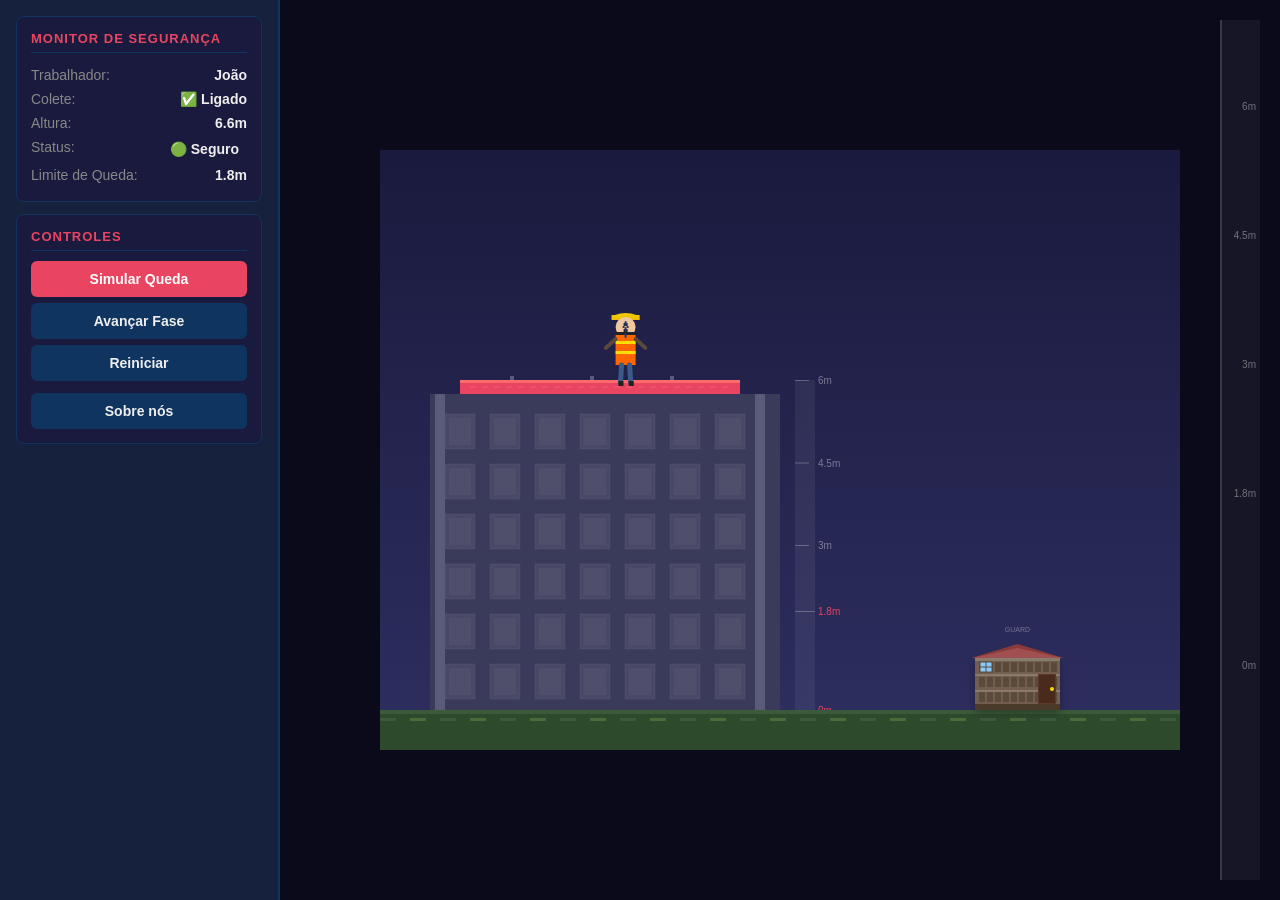
==== index.html @ c677e26b "Add files via upload" ====
<!DOCTYPE html>
<html lang="pt-BR">
<head>
  <meta charset="UTF-8">
  <meta name="viewport" content="width=device-width, initial-scale=1.0">
  <title>Sistema de Detecção de Queda de Trabalhador</title>
  <link rel="stylesheet" href="style.css">
</head>
<body>
  <div id="app">
    <div id="sidebar">
      <div class="panel">
        <h2>Monitor de Segurança</h2>
        <div class="status-row">
          <span class="label">Trabalhador:</span>
          <span class="value">João</span>
        </div>
        <div class="status-row">
          <span class="label">Colete:</span>
          <span class="value" id="vest-status">✅ Ligado</span>
        </div>
        <div class="status-row">
          <span class="label">Altura:</span>
          <span class="value" id="height-display">6.0m</span>
        </div>
        <div class="status-row">
          <span class="label">Status:</span>
          <span class="value" id="status-badge">🟢 Seguro</span>
        </div>
        <div class="status-row">
          <span class="label">Limite de Queda:</span>
          <span class="value">1.8m</span>
        </div>
      </div>

      <div class="panel">
        <h2>Controles</h2>
        <button id="btn-trigger-fall" class="btn btn-danger">Simular Queda</button>
        <button id="btn-step-phase" class="btn btn-secondary" disabled>Avançar Fase</button>
        <button id="btn-reset" class="btn btn-secondary">Reiniciar</button>
        <a href="about.html" id="btn-about">Sobre nós</a>
      </div>
    </div>

    <div id="scene-container">
      <canvas id="scene" width="800" height="600"></canvas>
      <div id="height-indicator">
        <div class="height-mark" style="bottom: 90%;">6m</div>
        <div class="height-mark" style="bottom: 75%;">4.5m</div>
        <div class="height-mark" style="bottom: 60%;">3m</div>
        <div class="height-mark" style="bottom: 45%;">1.8m</div>
        <div class="height-mark" style="bottom: 25%;">0m</div>
      </div>

    </div>
  </div>

  <script src="script.js"></script>
</body>
</html>
---- style.css ----
* {
  margin: 0;
  padding: 0;
  box-sizing: border-box;
}

body {
  font-family: 'Segoe UI', Tahoma, Geneva, Verdana, sans-serif;
  background: #1a1a2e;
  color: #eee;
  overflow: hidden;
  height: 100vh;
}

#app {
  display: flex;
  height: 100vh;
}

#sidebar {
  width: 280px;
  min-width: 280px;
  background: #16213e;
  padding: 16px;
  display: flex;
  flex-direction: column;
  gap: 12px;
  overflow-y: auto;
  border-right: 2px solid #0f3460;
}

.panel {
  background: #1a1a3e;
  border: 1px solid #0f3460;
  border-radius: 8px;
  padding: 14px;
}

.panel h2 {
  font-size: 13px;
  text-transform: uppercase;
  letter-spacing: 1px;
  color: #e94560;
  margin-bottom: 10px;
  border-bottom: 1px solid #0f3460;
  padding-bottom: 6px;
}

.status-row {
  display: flex;
  justify-content: space-between;
  padding: 4px 0;
  font-size: 14px;
}

.status-row .label {
  color: #888;
}

.status-row .value {
  font-weight: 600;
}

#status-badge {
  padding: 2px 8px;
  border-radius: 4px;
}

#status-badge.safe {
  background: #1b4332;
  color: #52b788;
}

#status-badge.danger {
  background: #5c1a1a;
  color: #ff6b6b;
  animation: pulse-badge 0.5s ease-in-out infinite alternate;
}

@keyframes pulse-badge {
  from { opacity: 1; }
  to { opacity: 0.5; }
}

.btn {
  width: 100%;
  padding: 10px;
  border: none;
  border-radius: 6px;
  font-size: 14px;
  font-weight: 600;
  cursor: pointer;
  margin-bottom: 6px;
  transition: transform 0.1s, opacity 0.2s;
}

.btn:active {
  transform: scale(0.97);
}

.btn-danger {
  background: #e94560;
  color: white;
}

.btn-danger:hover {
  opacity: 0.9;
}

.btn-secondary {
  background: #0f3460;
  color: #eee;
}

.btn-secondary:hover {
  opacity: 0.85;
}

#scene-container {
  flex: 1;
  position: relative;
  display: flex;
  align-items: center;
  justify-content: center;
  background: #0a0a1a;
  overflow: hidden;
}

#scene-container.shaking {
  animation: screen-shake 0.12s ease-in-out 6;
}

@keyframes screen-shake {
  0%, 100% { transform: translate(0, 0); }
  20% { transform: translate(-5px, 3px); }
  40% { transform: translate(5px, -3px); }
  60% { transform: translate(-3px, 5px); }
  80% { transform: translate(3px, -3px); }
}

#scene {
  display: block;
}

#height-indicator {
  position: absolute;
  right: 20px;
  top: 20px;
  bottom: 20px;
  width: 40px;
  background: rgba(255,255,255,0.05);
  border-left: 2px solid rgba(255,255,255,0.15);
  display: flex;
  flex-direction: column;
  justify-content: space-between;
  padding: 4px 0;
}

.height-mark {
  position: absolute;
  right: 4px;
  font-size: 10px;
  color: rgba(255,255,255,0.4);
  transform: translateY(50%);
}

#btn-about {
  display: block;
  width: 100%;
  padding: 10px;
  background: #0f3460;
  color: #eee;
  text-align: center;
  text-decoration: none;
  font-size: 14px;
  font-weight: 600;
  border: none;
  border-radius: 6px;
  transition: opacity 0.2s;
  margin-top: 6px;
}
#btn-about:hover {
  opacity: 0.85;
}

::-webkit-scrollbar {
  width: 4px;
}

::-webkit-scrollbar-track {
  background: #0f3460;
}

::-webkit-scrollbar-thumb {
  background: #e94560;
  border-radius: 2px;
}
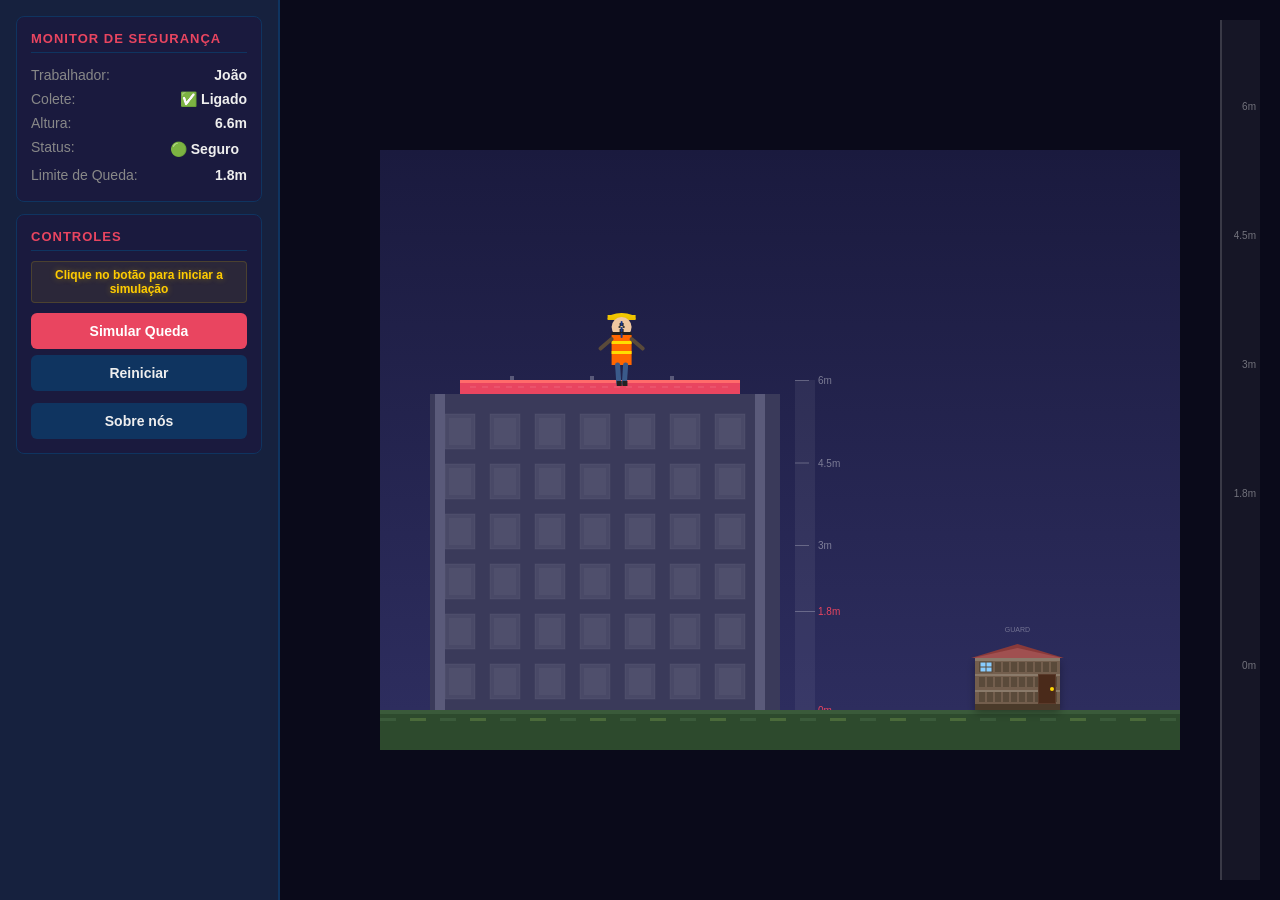
==== commit dc06cdf4: "Add files via upload" ====
--- a/index.html
+++ b/index.html
@@ -35,8 +35,8 @@
 
       <div class="panel">
         <h2>Controles</h2>
+        <p id="hint-text">Clique no botão para iniciar a simulação</p>
         <button id="btn-trigger-fall" class="btn btn-danger">Simular Queda</button>
-        <button id="btn-step-phase" class="btn btn-secondary" disabled>Avançar Fase</button>
         <button id="btn-reset" class="btn btn-secondary">Reiniciar</button>
         <a href="about.html" id="btn-about">Sobre nós</a>
       </div>
--- a/style.css
+++ b/style.css
@@ -183,6 +183,19 @@
   opacity: 0.85;
 }
 
+#hint-text {
+  font-size: 12px;
+  color: #ffcc00;
+  text-align: center;
+  margin-bottom: 10px;
+  font-weight: 600;
+  text-shadow: 0 0 6px rgba(255, 204, 0, 0.4);
+  padding: 6px 8px;
+  background: rgba(255, 204, 0, 0.08);
+  border-radius: 4px;
+  border: 1px solid rgba(255, 204, 0, 0.15);
+}
+
 ::-webkit-scrollbar {
   width: 4px;
 }
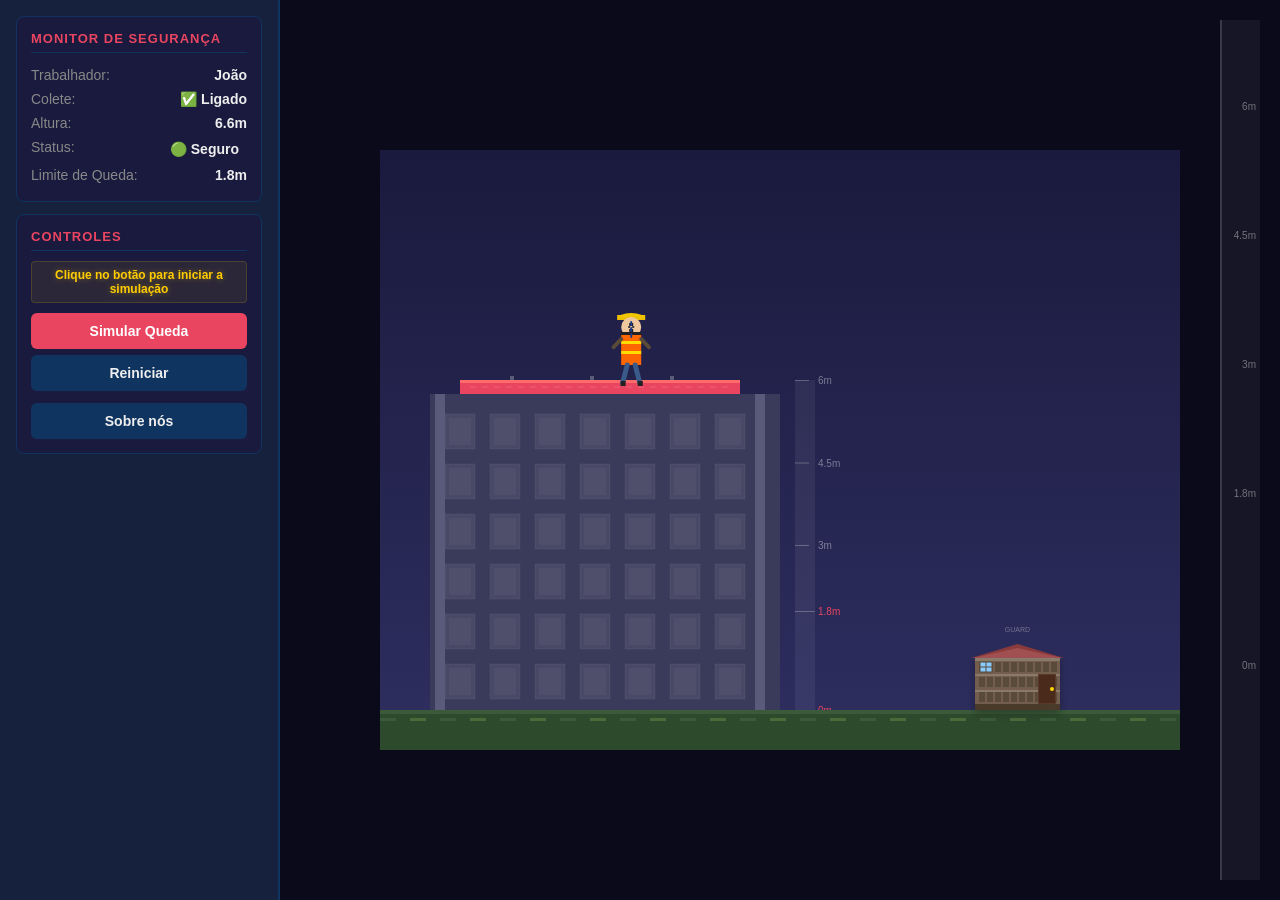
==== commit 643a5f73: "Add files via upload" ====
--- a/index.html
+++ b/index.html
@@ -7,6 +7,9 @@
   <link rel="stylesheet" href="style.css">
 </head>
 <body>
+  <button id="hamburger" aria-label="Menu">
+    <span></span><span></span><span></span>
+  </button>
   <div id="app">
     <div id="sidebar">
       <div class="panel">
@@ -51,9 +54,9 @@
         <div class="height-mark" style="bottom: 45%;">1.8m</div>
         <div class="height-mark" style="bottom: 25%;">0m</div>
       </div>
-
     </div>
   </div>
+  <div id="sidebar-overlay"></div>
 
   <script src="script.js"></script>
 </body>
--- a/style.css
+++ b/style.css
@@ -208,3 +208,159 @@
   background: #e94560;
   border-radius: 2px;
 }
+
+/* Hamburger button - hidden on desktop */
+#hamburger {
+  display: none;
+  position: fixed;
+  top: 12px;
+  left: 12px;
+  z-index: 1001;
+  width: 40px;
+  height: 40px;
+  background: #16213e;
+  border: 1px solid #0f3460;
+  border-radius: 6px;
+  cursor: pointer;
+  padding: 8px;
+  flex-direction: column;
+  justify-content: center;
+  align-items: center;
+  gap: 5px;
+}
+
+#hamburger span {
+  display: block;
+  width: 22px;
+  height: 2px;
+  background: #e94560;
+  border-radius: 1px;
+  transition: transform 0.25s, opacity 0.25s;
+}
+
+#hamburger.active span:nth-child(1) {
+  transform: rotate(45deg) translate(5px, 5px);
+}
+
+#hamburger.active span:nth-child(2) {
+  opacity: 0;
+}
+
+#hamburger.active span:nth-child(3) {
+  transform: rotate(-45deg) translate(5px, -5px);
+}
+
+#sidebar-overlay {
+  display: none;
+  position: fixed;
+  inset: 0;
+  background: rgba(0, 0, 0, 0.5);
+  z-index: 999;
+}
+
+#sidebar-overlay.active {
+  display: block;
+}
+
+/* =============== RESPONSIVE =============== */
+
+@media (max-width: 768px) {
+  body {
+    overflow: auto;
+    height: auto;
+  }
+
+  #app {
+    flex-direction: column;
+    height: auto;
+    min-height: 100vh;
+  }
+
+  #hamburger {
+    display: flex;
+  }
+
+  #sidebar {
+    position: fixed;
+    top: 0;
+    left: -280px;
+    width: 280px;
+    height: 100vh;
+    z-index: 1000;
+    transition: left 0.3s ease;
+    border-right: none;
+    border-right: 2px solid #0f3460;
+  }
+
+  #sidebar.open {
+    left: 0;
+  }
+
+  #scene-container {
+    width: 100%;
+    padding: 0;
+    overflow: hidden;
+  }
+
+  #scene {
+    width: 100%;
+    height: auto;
+    display: block;
+  }
+
+  #height-indicator {
+    right: 8px;
+    top: 10px;
+    bottom: 10px;
+    width: 30px;
+  }
+
+  .height-mark {
+    font-size: 9px;
+    right: 2px;
+  }
+
+  .btn {
+    padding: 14px;
+    font-size: 16px;
+  }
+
+  #hint-text {
+    font-size: 13px;
+  }
+
+  .panel h2 {
+    font-size: 14px;
+  }
+
+  .status-row {
+    font-size: 15px;
+  }
+}
+
+@media (max-width: 480px) {
+  #sidebar {
+    width: 260px;
+    left: -260px;
+  }
+
+  .panel {
+    padding: 12px;
+  }
+
+  #height-indicator {
+    width: 24px;
+    right: 4px;
+  }
+
+  .height-mark {
+    font-size: 8px;
+    right: 0;
+  }
+}
+
+@media (min-width: 769px) {
+  #hamburger {
+    display: none;
+  }
+}
